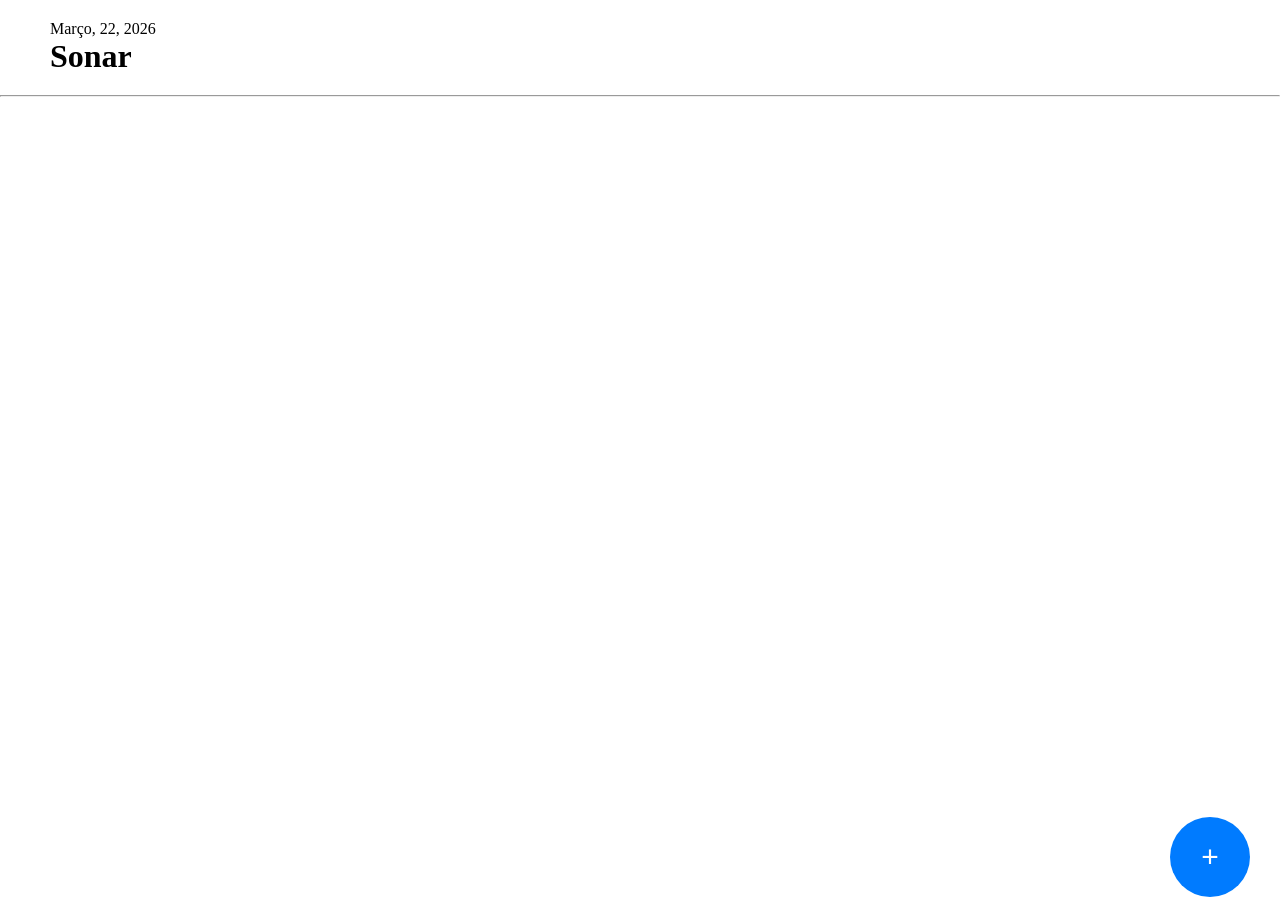
==== index.html @ 69a12a2a "Commit inicial" ====
<!DOCTYPE html>
<html lang="pt-BR">
<head>
    <meta charset="UTF-8">
    <meta name="viewport" content="width=device-width, initial-scale=1.0">
    <link rel="stylesheet" href="./assets/css/style.css">
    <title>SONAR</title>
</head>
<body>
    <header>
        <span>Março, 22, 2026</span>
        <h1>Sonar</h1>
    </header>
    <hr>
    <main>
        <div id="lista"></div>
        <span>Não há tarefas disponíveis.</span>
    </main>
    <button id="botaoAdicionarTarefa" onclick="botaoAdicionarTarefa()">+</button>
    <script src="./assets/js/main.js"></script>
</body>
</html>
---- assets/css/style.css ----
* {
    margin: 0;
    padding: 0;
    box-sizing: border-box;
}

header {
    display: flex;
    justify-content: start;
    align-items: start;
    flex-direction: column;
    padding: 20px 50px;
}

main {
    display: flex;
    justify-content: center;
    align-items: center;
    height: 80vh;
    width: 100%;
    z-index: 1;
}

main span {
    width: 100%;
    text-align: center;
    z-index: 0;
    display: none;
}

#botaoAdicionarTarefa {
    width: 80px;
    height: 80px;
    background-color: #007BFF;
    color: white;
    border: none;
    border-radius: 50px;
    cursor: pointer;
    font-size: 30px;
    position: relative;
    right: 30px;
    float: right;
    z-index: 2;
}

#lista {
    display: flex;
    flex-direction: column;
    width: 100%;
    padding: 0 50px;
    gap: 20px;
}

li {
    width: 100%;
    padding: 20px;
    text-decoration: none;
    list-style: none;
    background-color: #f5f5f5;
    border-radius: 10px;
    border: 1px solid #e2e2e2;
}
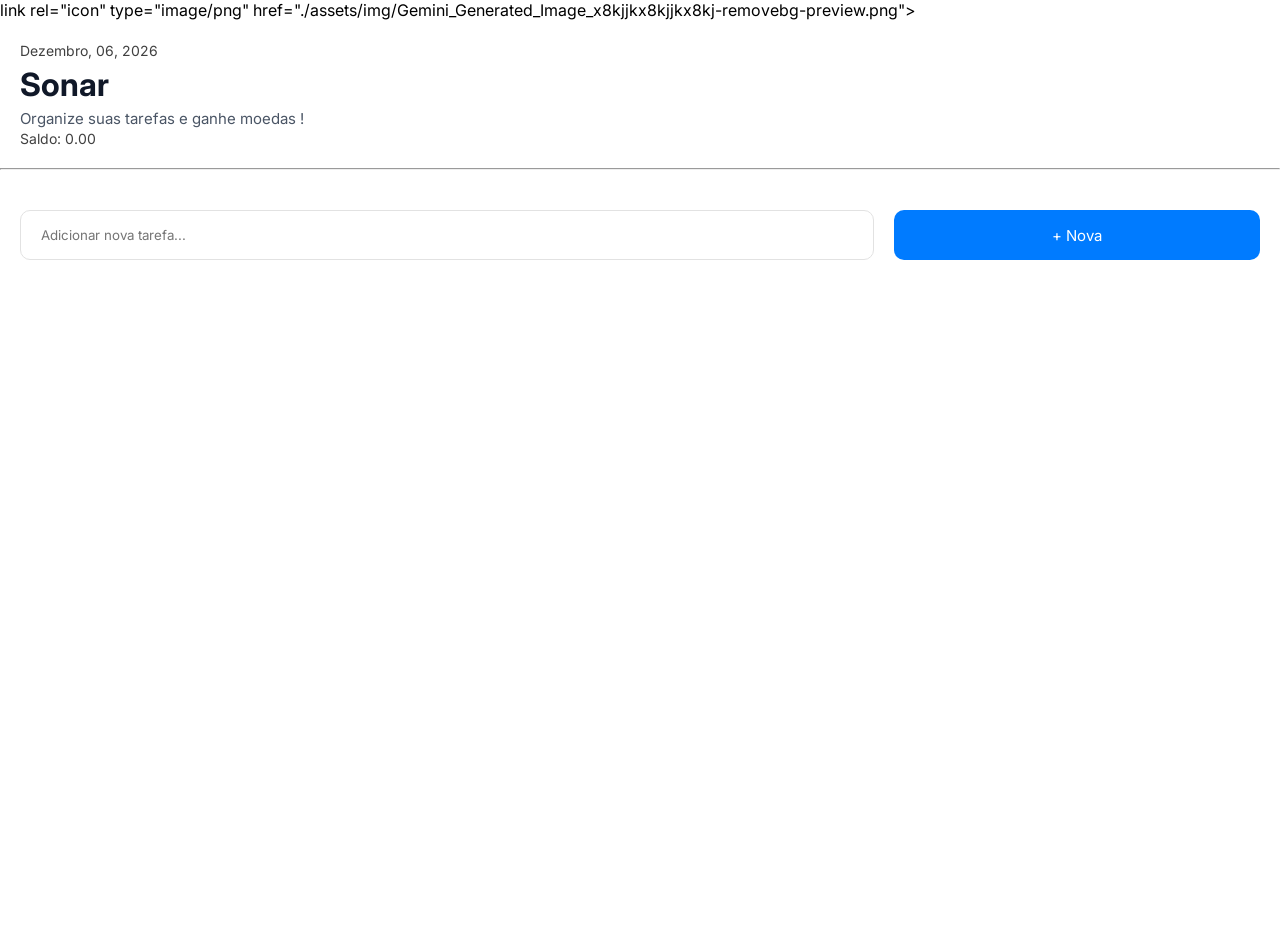
==== commit 6bdd8419: "Mudanças no aplicativo inicial" ====
--- a/index.html
+++ b/index.html
@@ -1,22 +1,40 @@
 <!DOCTYPE html>
 <html lang="pt-BR">
+
 <head>
     <meta charset="UTF-8">
     <meta name="viewport" content="width=device-width, initial-scale=1.0">
-    <link rel="stylesheet" href="./assets/css/style.css">
+    <link rel="stylesheet" href="./assets/css/main.css">
+    link rel="icon" type="image/png" href="./assets/img/Gemini_Generated_Image_x8kjjkx8kjjkx8kj-removebg-preview.png">
     <title>SONAR</title>
 </head>
+
 <body>
     <header>
-        <span>Março, 22, 2026</span>
-        <h1>Sonar</h1>
+        <div>
+            <span>Março, 22, 2026</span>
+            <h1>Sonar</h1>
+            <p>Organize suas tarefas e ganhe moedas !</p>
+        </div>
+        <div>
+            <div>
+                <span>Saldo:</span>
+                <span id="saldo">0</span>
+            </div>
+        </div>
     </header>
     <hr>
     <main>
+        <form action="">
+            <div class="adiciona_tarefa">
+                <input type="text" id="tituloTarefa" placeholder="Adicionar nova tarefa...">
+                <button type="button" id="botaoAdicionarTarefa" onclick="criarTarefa()">+ Nova</button>
+            </div>
+        </form>
+
         <div id="lista"></div>
-        <span>Não há tarefas disponíveis.</span>
     </main>
-    <button id="botaoAdicionarTarefa" onclick="botaoAdicionarTarefa()">+</button>
     <script src="./assets/js/main.js"></script>
 </body>
+
 </html>
--- a/assets/css/main.css
+++ b/assets/css/main.css
@@ -0,0 +1,146 @@
+@import url('https://fonts.googleapis.com/css2?family=Inter:ital,opsz,wght@0,14..32,100..900;1,14..32,100..900&display=swap');
+
+* {
+    margin: 0;
+    padding: 0;
+    box-sizing: border-box;
+    font-family: "Inter", sans-serif;
+}
+
+header {
+    display: flex;
+    justify-content: start;
+    align-items: start;
+    flex-direction: column;
+    padding: 20px 20px;
+}
+
+header span {
+    color: #404040;
+    font-size: 14px;
+}
+
+header h1 {
+    color: #101828;
+    font-size: 32px;
+    margin-top: 5px;
+}
+
+header p {
+    color: #4a5565;
+    font-size: 15px;
+    font-weight: 400;
+    margin-top: 5px;
+}
+
+
+main {
+    display: flex;
+    justify-content: start;
+    align-items: center;
+    flex-direction: column;
+    height: 80vh;
+    width: 100%;
+    padding: 0 20px;
+    z-index: 1;
+    margin-top: 40px;
+}
+
+/* main span {
+    width: 100%;
+    text-align: center;
+    z-index: 0;
+    width: 50%;
+    display: ;
+} */
+#lista {
+    display: flex;
+    flex-direction: column;
+    width: 100%;
+    gap: 20px;
+}
+
+
+#lista li {
+    display: flex;
+    justify-content: space-between;
+    align-items: center;
+    position: relative;
+    width: 100%;
+    padding: 20px;
+    text-decoration: none;
+    list-style: none;
+    background-color: #ffffff;
+    border-radius: 10px;
+    border: 1px solid #e2e2e2;
+    color: #404040;
+}
+
+#lista li span {
+    text-align: start;
+    z-index: 0;
+    width: 80%;
+}
+
+#lista button {
+    background-color: transparent;
+    border: none;
+    color: #ff0000;
+    font-size: 20px;
+    cursor: pointer;
+    position: absolute;
+    right: 20px;
+    width: 10%;
+}
+
+#lista button:hover {
+    color: #cc0000;
+}
+
+#lista input[type="checkbox"] {
+    width: 5%;
+    transform: scale(1.5);
+    cursor: pointer;
+}
+
+
+form {
+    width: 100%;
+}
+
+.adiciona_tarefa {
+    display: flex;
+    justify-content: space-between;
+    align-items: center;
+    width: 100%;
+    margin-bottom: 20px;
+    gap: 20px;
+}
+
+#tituloTarefa {
+    width: 70%;
+    height: 50px;
+    padding: 20px;
+    border: 1px solid #e2e2e2;
+    border-radius: 10px;
+}
+
+#tituloTarefa:focus {
+    outline: none;
+    border-color: #007BFF;
+}
+
+#botaoAdicionarTarefa {
+    width: 30%;
+    height: 50px;
+    background-color: #007BFF;
+    color: white;
+    border: none;
+    border-radius: 10px;
+    cursor: pointer;
+    font-size: 15px;
+    position: relative;
+    /* right: 30px;
+    float: right; */
+    z-index: 2;
+}
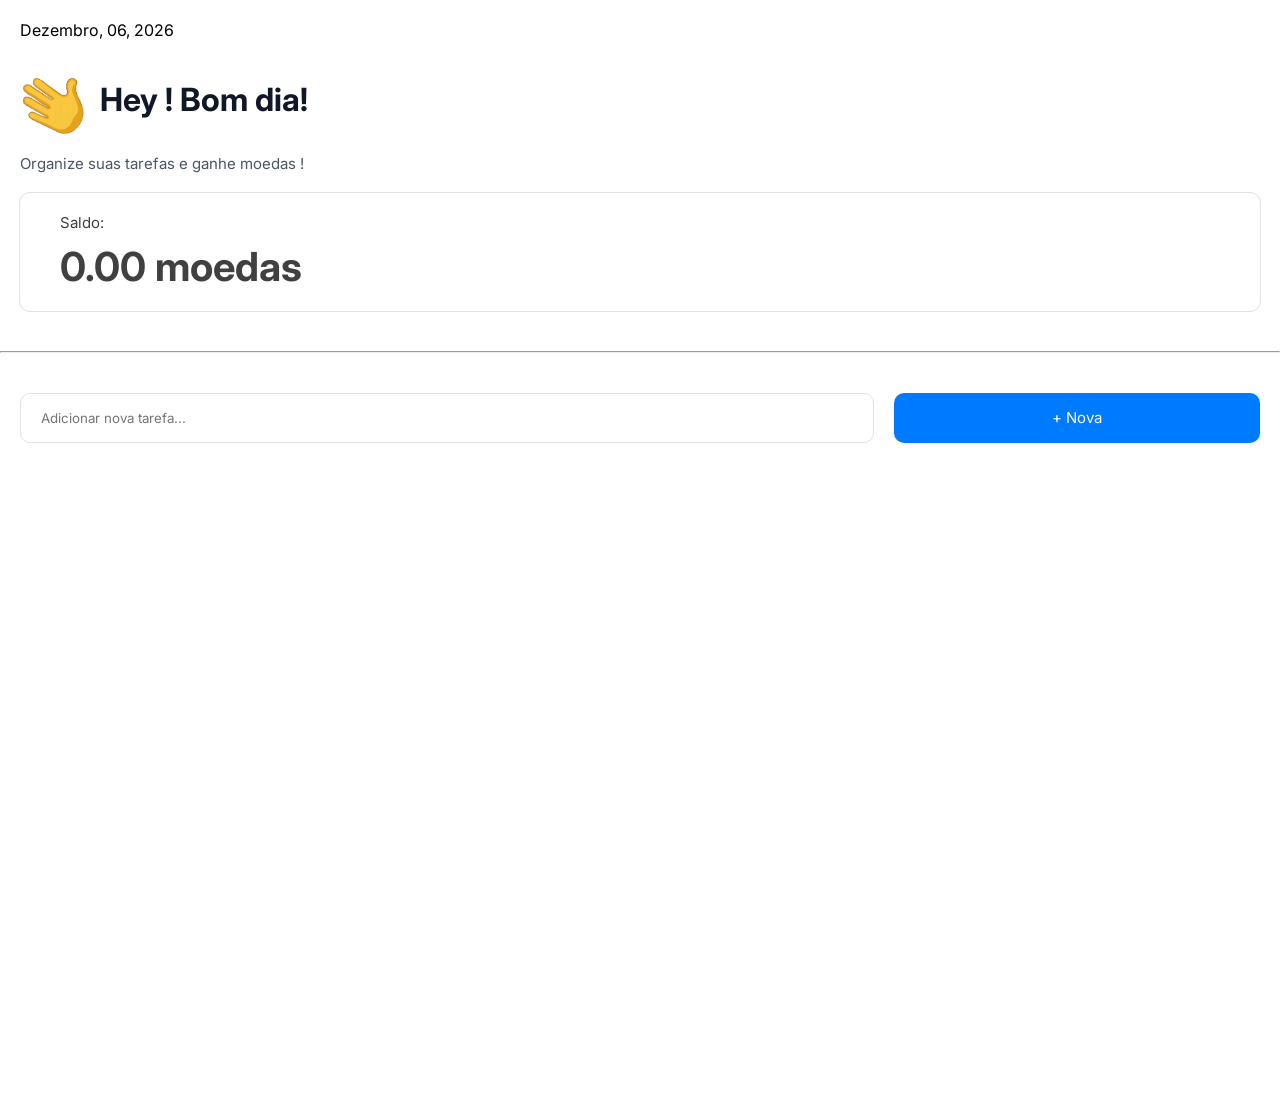
==== commit 585e2606: "Implementação de saudacao ao usuario e moedas" ====
--- a/index.html
+++ b/index.html
@@ -5,7 +5,7 @@
     <meta charset="UTF-8">
     <meta name="viewport" content="width=device-width, initial-scale=1.0">
     <link rel="stylesheet" href="./assets/css/main.css">
-    link rel="icon" type="image/png" href="./assets/img/Gemini_Generated_Image_x8kjjkx8kjjkx8kj-removebg-preview.png">
+    <link rel="icon" type="image/png" href="./assets/img/Gemini_Generated_Image_x8kjjkx8kjjkx8kj-removebg-preview.png">
     <title>SONAR</title>
 </head>
 
@@ -13,11 +13,14 @@
     <header>
         <div>
             <span>Março, 22, 2026</span>
-            <h1>Sonar</h1>
+            <div id="saudacaoUsuario">
+                <img class="img_mao" src="./assets/img/output-onlinegiftools.gif" alt="">
+                <h1>Sonar</h1>
+            </div>
             <p>Organize suas tarefas e ganhe moedas !</p>
         </div>
-        <div>
-            <div>
+        <div id="containerSaldo">
+            <div  >
                 <span>Saldo:</span>
                 <span id="saldo">0</span>
             </div>
--- a/assets/css/main.css
+++ b/assets/css/main.css
@@ -13,11 +13,6 @@
     align-items: start;
     flex-direction: column;
     padding: 20px 20px;
-}
-
-header span {
-    color: #404040;
-    font-size: 14px;
 }
 
 header h1 {
@@ -79,7 +74,7 @@
 #lista li span {
     text-align: start;
     z-index: 0;
-    width: 80%;
+    width: 70%;
 }
 
 #lista button {
@@ -143,4 +138,82 @@
     /* right: 30px;
     float: right; */
     z-index: 2;
+}
+
+#containerSaldo {
+    display: flex;
+    justify-content: center;
+    align-items: start;
+    flex-direction: column;
+    width: 100%;
+    width: 100%;
+    padding: 20px 40px;
+    border-radius: 10px;
+    outline: #e2e2e2 solid 1px;
+    margin: 20px 0;
+}
+
+#containerSaldo div {
+    display: flex;
+    justify-content: center;
+    align-items: start;
+    flex-direction: column;
+    gap: 10px;
+    color: white;
+}
+
+#containerSaldo div :first-child {
+    font-size: 15px;
+    font-weight: normal;
+}
+
+#containerSaldo div :last-child {
+    font-size: 40px;
+    font-weight: bold;
+}
+
+#containerSaldo div span {
+    color: #404040;
+}
+
+#saldo {
+    color: #101828;
+}
+
+.containerValorTarefa {
+    background-color: #f5f5f5;
+    width: 70px;
+    padding: 5px 10px;
+    border-radius: 50px;
+    height: 30px;
+    display: flex;
+    align-items: center;
+    justify-content: center;
+}
+
+.iconMoeda {
+    width: 20px;
+    height: 20px;
+    margin-left: 5px;
+}
+
+.valorTarefa {
+    display: flex;
+    align-items: center;
+    justify-content: center;
+    border-radius: 5px;
+    padding: 5px 10px;
+    color: #404040;
+    font-size: 14px;
+}
+
+.img_mao {
+    width: 80px;
+}
+
+#saudacaoUsuario {
+    display: flex;
+    align-items: center;
+    justify-content: start;
+    margin: 20px 0;
 }
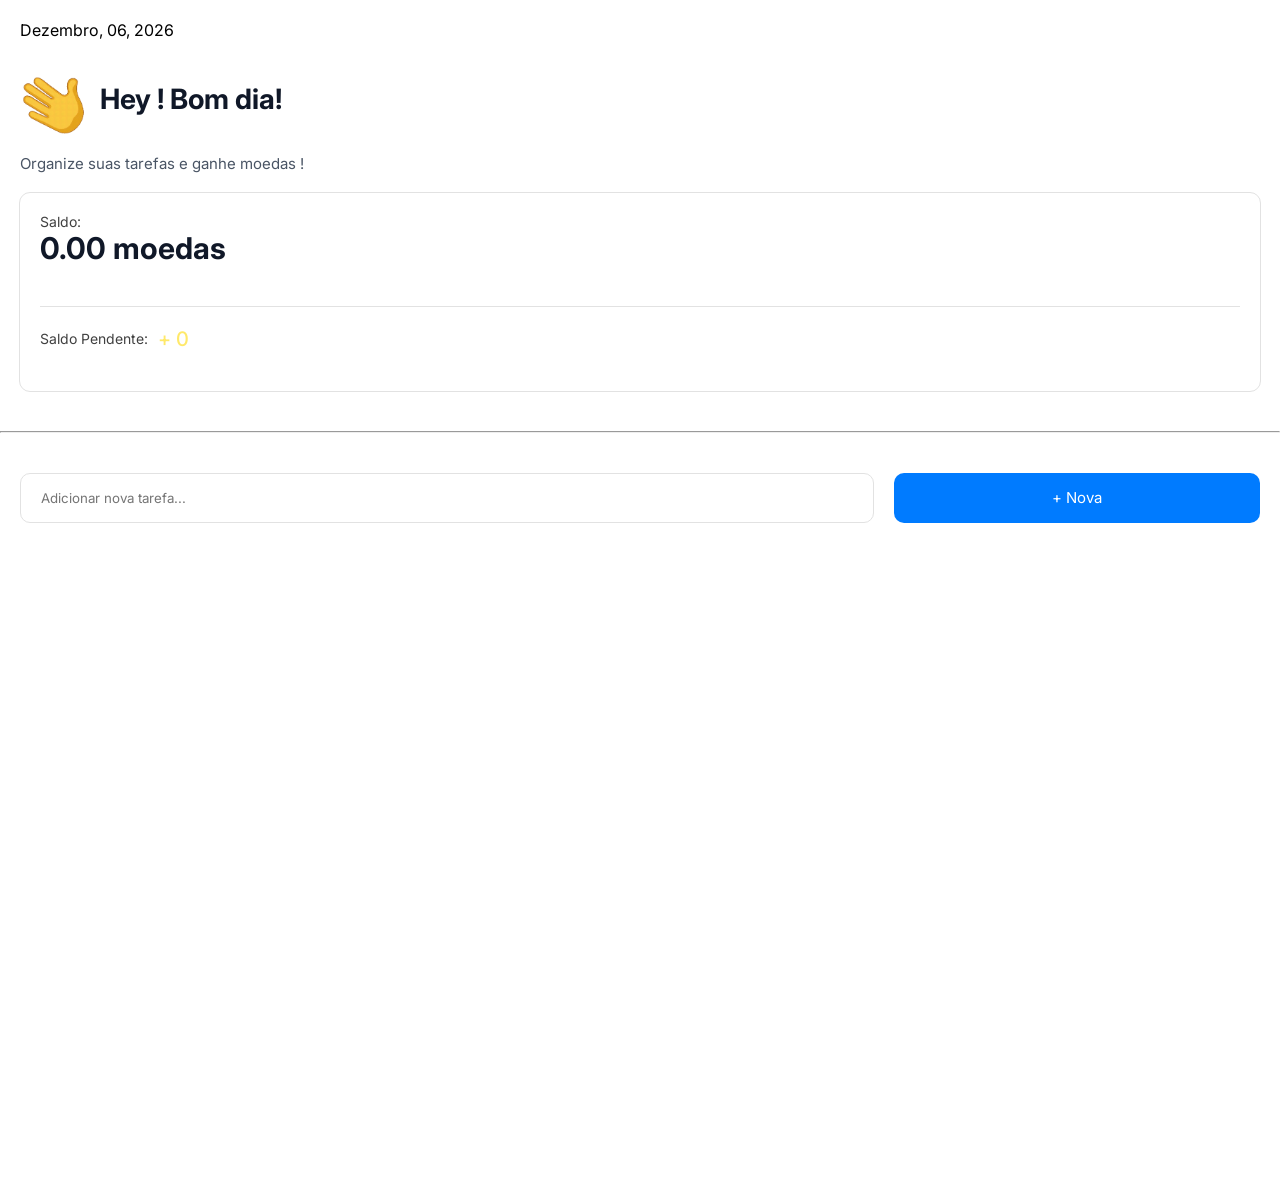
==== commit f96c11cc: "Implementação de saldo pendente, audio ao toque e check na label" ====
--- a/index.html
+++ b/index.html
@@ -20,11 +20,16 @@
             <p>Organize suas tarefas e ganhe moedas !</p>
         </div>
         <div id="containerSaldo">
-            <div  >
+            <div id="saldoAtual">
                 <span>Saldo:</span>
                 <span id="saldo">0</span>
+
             </div>
-        </div>
+
+            <div id="containerSaldoPendente">
+                <span>Saldo Pendente:</span>
+                <span id="saldoPendente">0</span>
+            </div>
     </header>
     <hr>
     <main>
--- a/assets/css/main.css
+++ b/assets/css/main.css
@@ -17,8 +17,9 @@
 
 header h1 {
     color: #101828;
-    font-size: 32px;
+    font-size: 28px;
     margin-top: 5px;
+    text-wrap: wrap;
 }
 
 header p {
@@ -41,13 +42,6 @@
     margin-top: 40px;
 }
 
-/* main span {
-    width: 100%;
-    text-align: center;
-    z-index: 0;
-    width: 50%;
-    display: ;
-} */
 #lista {
     display: flex;
     flex-direction: column;
@@ -62,7 +56,7 @@
     align-items: center;
     position: relative;
     width: 100%;
-    padding: 20px;
+    padding: 15px;
     text-decoration: none;
     list-style: none;
     background-color: #ffffff;
@@ -74,7 +68,11 @@
 #lista li span {
     text-align: start;
     z-index: 0;
-    width: 70%;
+    width: 90%;
+    font-size: 13px;
+    white-space: nowrap;
+    overflow: hidden;
+    text-overflow: ellipsis;
 }
 
 #lista button {
@@ -96,6 +94,7 @@
     width: 5%;
     transform: scale(1.5);
     cursor: pointer;
+    margin-right: 15px;
 }
 
 
@@ -135,8 +134,6 @@
     cursor: pointer;
     font-size: 15px;
     position: relative;
-    /* right: 30px;
-    float: right; */
     z-index: 2;
 }
 
@@ -147,33 +144,62 @@
     flex-direction: column;
     width: 100%;
     width: 100%;
-    padding: 20px 40px;
+    padding: 20px;
     border-radius: 10px;
     outline: #e2e2e2 solid 1px;
     margin: 20px 0;
 }
 
-#containerSaldo div {
+#containerSaldo {
     display: flex;
     justify-content: center;
     align-items: start;
     flex-direction: column;
     gap: 10px;
     color: white;
-}
-
-#containerSaldo div :first-child {
-    font-size: 15px;
-    font-weight: normal;
-}
-
-#containerSaldo div :last-child {
-    font-size: 40px;
+    width: 100%;
+}
+
+#saldoAtual {
+    display: flex;
+    justify-content: center;
+    align-items: start;
+    flex-direction: column;
+}
+
+#containerSaldoPendente {
+    display: flex;
+    justify-content: start;
+    align-items: center;
+    background-color: ;
+    margin-top: 30px;
+    padding: 20px 0;
+    width: 100%;
+    border-top: 1px solid #e2e2e2;
+    gap: 10px;
+}
+
+#containerSaldoPendente :first-child {
+    color: #404040;
+    font-size: 14px;
+    font-weight: 400;
+}
+
+#saldoPendente {
+    color: rgb(255, 233, 106);
+    font-size: 20px;
+    font-weight: 500;
+}
+
+#saldoAtual :first-child {
+    color: #404040;
+    font-size: 14px;
+    font-weight: 400;
+}
+
+#saldoAtual :last-child {
+    font-size: 30px;
     font-weight: bold;
-}
-
-#containerSaldo div span {
-    color: #404040;
 }
 
 #saldo {
